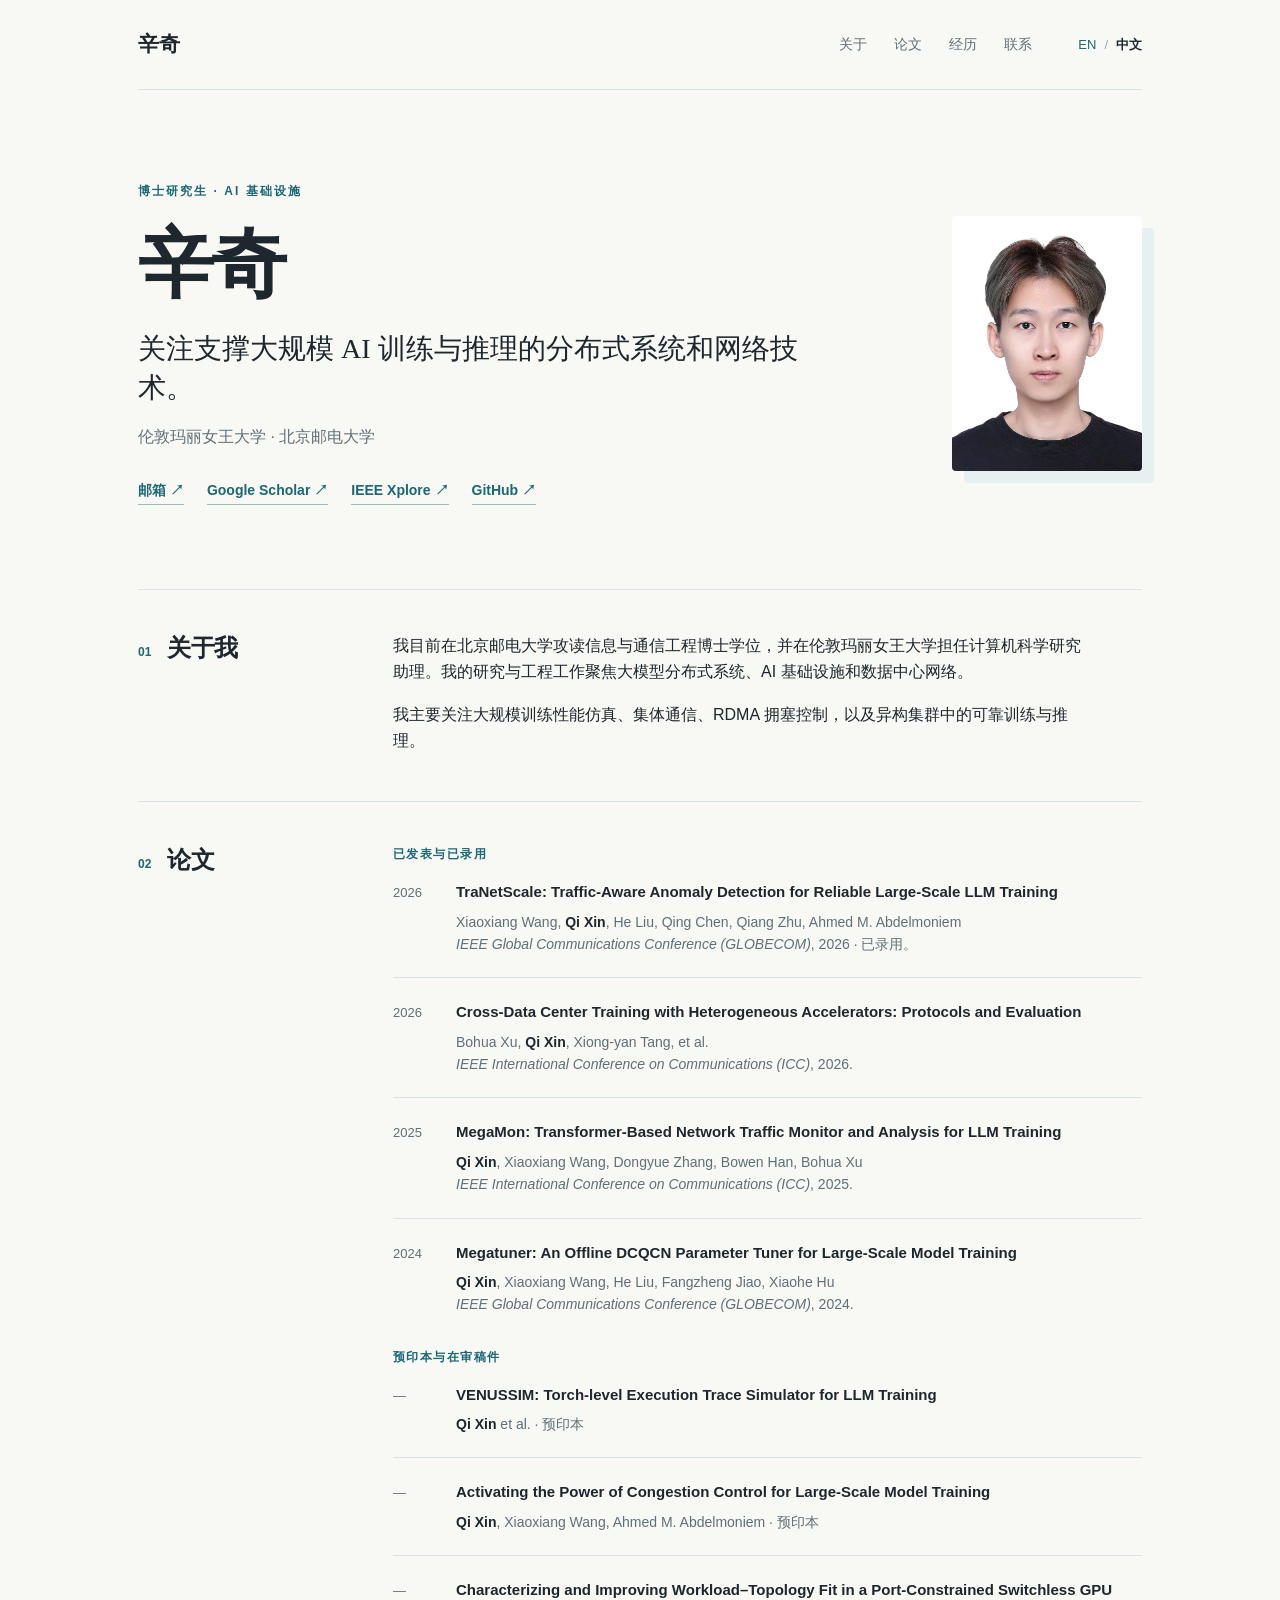
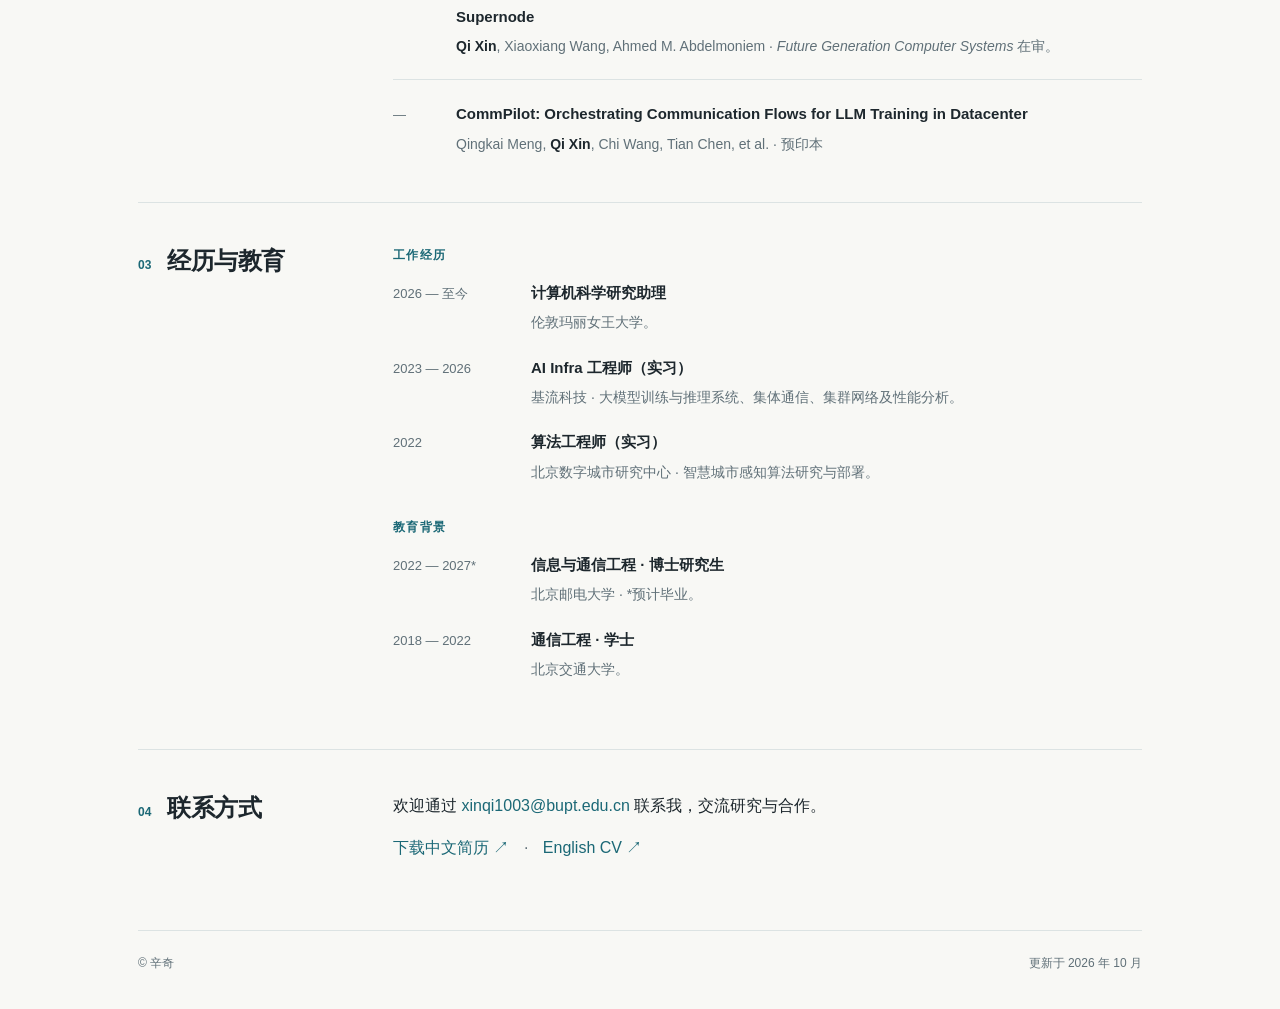
==== zh/index.html @ e068585d "Update publication titles and add TraNetScale" ====
<!doctype html>
<html lang="zh-CN">
<head>
  <meta charset="utf-8">
  <meta name="viewport" content="width=device-width, initial-scale=1">
  <meta name="description" content="辛奇的学术主页：大模型分布式系统、AI 基础设施与数据中心网络。">
  <meta name="theme-color" content="#f8f8f5">
  <title>辛奇 · 学术主页</title>
  <link rel="stylesheet" href="../styles.css">
  <link rel="alternate" hreflang="en" href="../">
</head>
<body>
  <div class="site-shell">
    <header class="site-header">
      <a class="wordmark" href="#top">辛奇</a>
      <nav aria-label="主导航"><a href="#about">关于</a><a href="#publications">论文</a><a href="#experience">经历</a><a href="#contact">联系</a></nav>
      <div class="language" aria-label="语言"><a href="../">EN</a><span class="divider">/</span><span aria-current="page">中文</span></div>
    </header>

    <main id="top">
      <section class="hero" aria-labelledby="hero-title">
        <div class="hero-copy">
          <p class="eyebrow">博士研究生 · AI 基础设施</p>
          <h1 id="hero-title">辛奇</h1>
          <p class="lead">关注支撑大规模 AI 训练与推理的分布式系统和网络技术。</p>
          <p class="affiliation">伦敦玛丽女王大学 · 北京邮电大学</p>
          <div class="hero-links">
            <a href="mailto:xinqi1003@bupt.edu.cn">邮箱 <span aria-hidden="true">↗</span></a>
            <a href="https://scholar.google.com/citations?user=Y4ExJKsAAAAJ" target="_blank" rel="noopener noreferrer">Google Scholar <span aria-hidden="true">↗</span></a>
            <a href="https://ieeexplore.ieee.org/author/37402174200" target="_blank" rel="noopener noreferrer">IEEE Xplore <span aria-hidden="true">↗</span></a>
            <a href="https://github.com/xinqi1003" target="_blank" rel="noopener noreferrer">GitHub <span aria-hidden="true">↗</span></a>
          </div>
        </div>
        <img class="portrait" src="../assets/profile_photo.jpg" alt="辛奇的照片" width="260" height="350">
      </section>

      <section id="about" class="content-section" aria-labelledby="about-title">
        <div class="section-label"><span>01</span><h2 id="about-title">关于我</h2></div>
        <div class="section-body prose">
          <p>我目前在北京邮电大学攻读信息与通信工程博士学位，并在伦敦玛丽女王大学担任计算机科学研究助理。我的研究与工程工作聚焦大模型分布式系统、AI 基础设施和数据中心网络。</p>
          <p>我主要关注大规模训练性能仿真、集体通信、RDMA 拥塞控制，以及异构集群中的可靠训练与推理。</p>
        </div>
      </section>

      <section id="publications" class="content-section" aria-labelledby="publications-title">
        <div class="section-label"><span>02</span><h2 id="publications-title">论文</h2></div>
        <div class="section-body">
          <h3 class="subheading">已发表与已录用</h3>
          <ol class="publication-list">
            <li><span class="publication-year">2026</span><div><strong>TraNetScale: Traffic-Aware Anomaly Detection for Reliable Large-Scale LLM Training</strong><p>Xiaoxiang Wang, <b>Qi Xin</b>, He Liu, Qing Chen, Qiang Zhu, Ahmed M. Abdelmoniem<br><em>IEEE Global Communications Conference (GLOBECOM)</em>, 2026 · 已录用。</p></div></li>
            <li><span class="publication-year">2026</span><div><strong>Cross-Data Center Training with Heterogeneous Accelerators: Protocols and Evaluation</strong><p>Bohua Xu, <b>Qi Xin</b>, Xiong-yan Tang, et al.<br><em>IEEE International Conference on Communications (ICC)</em>, 2026.</p></div></li>
            <li><span class="publication-year">2025</span><div><strong>MegaMon: Transformer-Based Network Traffic Monitor and Analysis for LLM Training</strong><p><b>Qi Xin</b>, Xiaoxiang Wang, Dongyue Zhang, Bowen Han, Bohua Xu<br><em>IEEE International Conference on Communications (ICC)</em>, 2025.</p></div></li>
            <li><span class="publication-year">2024</span><div><strong>Megatuner: An Offline DCQCN Parameter Tuner for Large-Scale Model Training</strong><p><b>Qi Xin</b>, Xiaoxiang Wang, He Liu, Fangzheng Jiao, Xiaohe Hu<br><em>IEEE Global Communications Conference (GLOBECOM)</em>, 2024.</p></div></li>
          </ol>
          <h3 class="subheading">预印本与在审稿件</h3>
          <ol class="publication-list">
            <li><span class="publication-year">—</span><div><strong>VENUSSIM: Torch-level Execution Trace Simulator for LLM Training</strong><p><b>Qi Xin</b> et al. · 预印本</p></div></li>
            <li><span class="publication-year">—</span><div><strong>Activating the Power of Congestion Control for Large-Scale Model Training</strong><p><b>Qi Xin</b>, Xiaoxiang Wang, Ahmed M. Abdelmoniem · 预印本</p></div></li>
            <li><span class="publication-year">—</span><div><strong>Characterizing and Improving Workload–Topology Fit in a Port-Constrained Switchless GPU Supernode</strong><p><b>Qi Xin</b>, Xiaoxiang Wang, Ahmed M. Abdelmoniem · <em>Future Generation Computer Systems</em> 在审。</p></div></li>
            <li><span class="publication-year">—</span><div><strong>CommPilot: Orchestrating Communication Flows for LLM Training in Datacenter</strong><p>Qingkai Meng, <b>Qi Xin</b>, Chi Wang, Tian Chen, et al. · 预印本</p></div></li>
          </ol>
        </div>
      </section>

      <section id="experience" class="content-section" aria-labelledby="experience-title">
        <div class="section-label"><span>03</span><h2 id="experience-title">经历与教育</h2></div>
        <div class="section-body timeline">
          <h3 class="subheading">工作经历</h3>
          <div class="timeline-item"><span class="date">2026 — 至今</span><div><strong>计算机科学研究助理</strong><p>伦敦玛丽女王大学。</p></div></div>
          <div class="timeline-item"><span class="date">2023 — 2026</span><div><strong>AI Infra 工程师（实习）</strong><p>基流科技 · 大模型训练与推理系统、集体通信、集群网络及性能分析。</p></div></div>
          <div class="timeline-item"><span class="date">2022</span><div><strong>算法工程师（实习）</strong><p>北京数字城市研究中心 · 智慧城市感知算法研究与部署。</p></div></div>
          <h3 class="subheading education-heading">教育背景</h3>
          <div class="timeline-item"><span class="date">2022 — 2027*</span><div><strong>信息与通信工程 · 博士研究生</strong><p>北京邮电大学 · *预计毕业。</p></div></div>
          <div class="timeline-item"><span class="date">2018 — 2022</span><div><strong>通信工程 · 学士</strong><p>北京交通大学。</p></div></div>
        </div>
      </section>

      <section id="contact" class="content-section contact-section" aria-labelledby="contact-title">
        <div class="section-label"><span>04</span><h2 id="contact-title">联系方式</h2></div>
        <div class="section-body prose"><p>欢迎通过 <a href="mailto:xinqi1003@bupt.edu.cn">xinqi1003@bupt.edu.cn</a> 联系我，交流研究与合作。</p><p><a href="../assets/CV_CN.pdf" download>下载中文简历 ↗</a> <span class="link-separator">·</span> <a href="../assets/Qi_Xin_CV.pdf" download>English CV ↗</a></p></div>
      </section>
    </main>

    <footer><span>© 辛奇</span><span>更新于 2026 年 10 月</span></footer>
  </div>
</body>
</html>
---- styles.css ----
:root{--paper:#f8f8f5;--ink:#1d272d;--muted:#607078;--line:#dce3e3;--accent:#1b6876;--accent-light:#e7f0f0}
*{box-sizing:border-box}
html{scroll-behavior:smooth}
body{margin:0;background:var(--paper);color:var(--ink);font-family:Inter,"Segoe UI","PingFang SC","Microsoft YaHei",sans-serif;font-size:16px;line-height:1.65;-webkit-font-smoothing:antialiased}
a{color:var(--accent);text-decoration:none;text-underline-offset:4px}
a:hover{text-decoration:underline}
a:focus-visible{outline:2px solid var(--accent);outline-offset:4px;border-radius:2px}
.site-shell{max-width:1100px;margin:auto;padding:0 48px}
.site-header{min-height:90px;display:flex;align-items:center;gap:42px;border-bottom:1px solid var(--line)}
.wordmark{font-family:Georgia,"Noto Serif SC","Songti SC",serif;font-size:21px;font-weight:700;color:var(--ink);white-space:nowrap}.wordmark span{font-family:Inter,"Segoe UI",sans-serif;color:var(--muted);font-size:14px;font-weight:400}
nav{display:flex;gap:27px;margin-left:auto}nav a{color:var(--muted);font-size:14px}.language{display:flex;align-items:center;gap:8px;margin-left:4px;font-size:13px;white-space:nowrap}.language span[aria-current]{font-weight:700;color:var(--ink)}.divider{color:#9aa7aa}
.hero{display:grid;grid-template-columns:minmax(0,1fr) 190px;gap:55px;align-items:center;padding:92px 0 84px}.eyebrow{text-transform:uppercase;letter-spacing:.17em;font-size:12px;font-weight:700;color:var(--accent);margin:0 0 20px}.hero h1{font-family:Georgia,"Noto Serif SC","Songti SC",serif;font-size:clamp(48px,6vw,76px);line-height:1.12;letter-spacing:-.045em;margin:0 0 22px}.hero h1 span{font-size:.55em;letter-spacing:-.02em;font-weight:400;color:var(--muted);white-space:nowrap}.lead{font-family:Georgia,"Noto Serif SC","Songti SC",serif;font-size:clamp(21px,2.5vw,28px);line-height:1.4;max-width:680px;margin:0 0 17px}.affiliation{color:var(--muted);margin:0 0 28px}.hero-links{display:flex;flex-wrap:wrap;gap:11px 23px;font-size:14px;font-weight:600}.hero-links a{border-bottom:1px solid #9cbcc0;padding-bottom:2px}.portrait{width:190px;height:255px;object-fit:cover;object-position:center 25%;border-radius:4px;box-shadow:12px 12px 0 var(--accent-light)}
.content-section{display:grid;grid-template-columns:210px minmax(0,1fr);gap:45px;padding:43px 0 47px;border-top:1px solid var(--line);scroll-margin-top:22px}.section-label{display:flex;align-items:baseline;gap:16px}.section-label>span{font-size:12px;color:var(--accent);font-weight:700}.section-label h2{font-family:Georgia,"Noto Serif SC","Songti SC",serif;font-size:24px;line-height:1.25;letter-spacing:-.02em;margin:0}.section-body{min-width:0}.prose p{max-width:690px;margin:0 0 16px}.prose p:last-child{margin-bottom:0}.subheading{font-size:12px;text-transform:uppercase;letter-spacing:.12em;color:var(--accent);margin:0 0 14px}.publication-list{list-style:none;margin:0 0 32px;padding:0}.publication-list:last-child{margin-bottom:0}.publication-list li{display:grid;grid-template-columns:46px minmax(0,1fr);gap:17px;padding:0 0 22px;margin-bottom:21px;border-bottom:1px solid var(--line)}.publication-list li:last-child{border-bottom:0;margin-bottom:0;padding-bottom:0}.publication-year,.date{font-size:13px;color:var(--muted);padding-top:3px}.publication-list strong,.timeline-item strong{font-size:15px;line-height:1.45}.publication-list p,.timeline-item p{font-size:14px;color:var(--muted);line-height:1.6;margin:5px 0 0}.publication-list b{color:var(--ink)}.timeline-item{display:grid;grid-template-columns:120px minmax(0,1fr);gap:18px;margin-bottom:21px}.education-heading{margin-top:35px}.link-separator{color:var(--muted);padding:0 10px}.contact-section{padding-bottom:69px}footer{display:flex;justify-content:space-between;gap:20px;padding:23px 0 35px;border-top:1px solid var(--line);color:var(--muted);font-size:12px}
@media(max-width:760px){.site-shell{padding:0 23px}.site-header{min-height:74px;flex-wrap:wrap;column-gap:12px;row-gap:0;padding:13px 0}.wordmark{font-size:19px}nav{order:3;overflow-x:auto;width:100%;gap:22px;margin:9px 0 0;padding-bottom:2px}nav a{white-space:nowrap}.language{margin-left:auto}.hero{grid-template-columns:minmax(0,1fr) 100px;gap:22px;padding:67px 0 56px}.hero h1{font-size:clamp(39px,8vw,58px)}.hero h1 span{display:block;font-size:.44em;margin-top:6px}.lead{font-size:20px}.portrait{width:100px;height:135px;box-shadow:6px 6px 0 var(--accent-light)}.content-section{grid-template-columns:1fr;gap:20px;padding:33px 0 39px}.section-label h2{font-size:22px}}
@media(max-width:480px){.hero{grid-template-columns:1fr}.portrait{grid-row:1;width:94px;height:120px;justify-self:start}.hero h1 span{display:inline;font-size:.5em}.hero-links{gap:8px 18px}.timeline-item{grid-template-columns:1fr;gap:2px}.publication-list li{grid-template-columns:40px 1fr;gap:12px}footer{flex-direction:column;gap:4px}}
@media(prefers-reduced-motion:reduce){html{scroll-behavior:auto}}
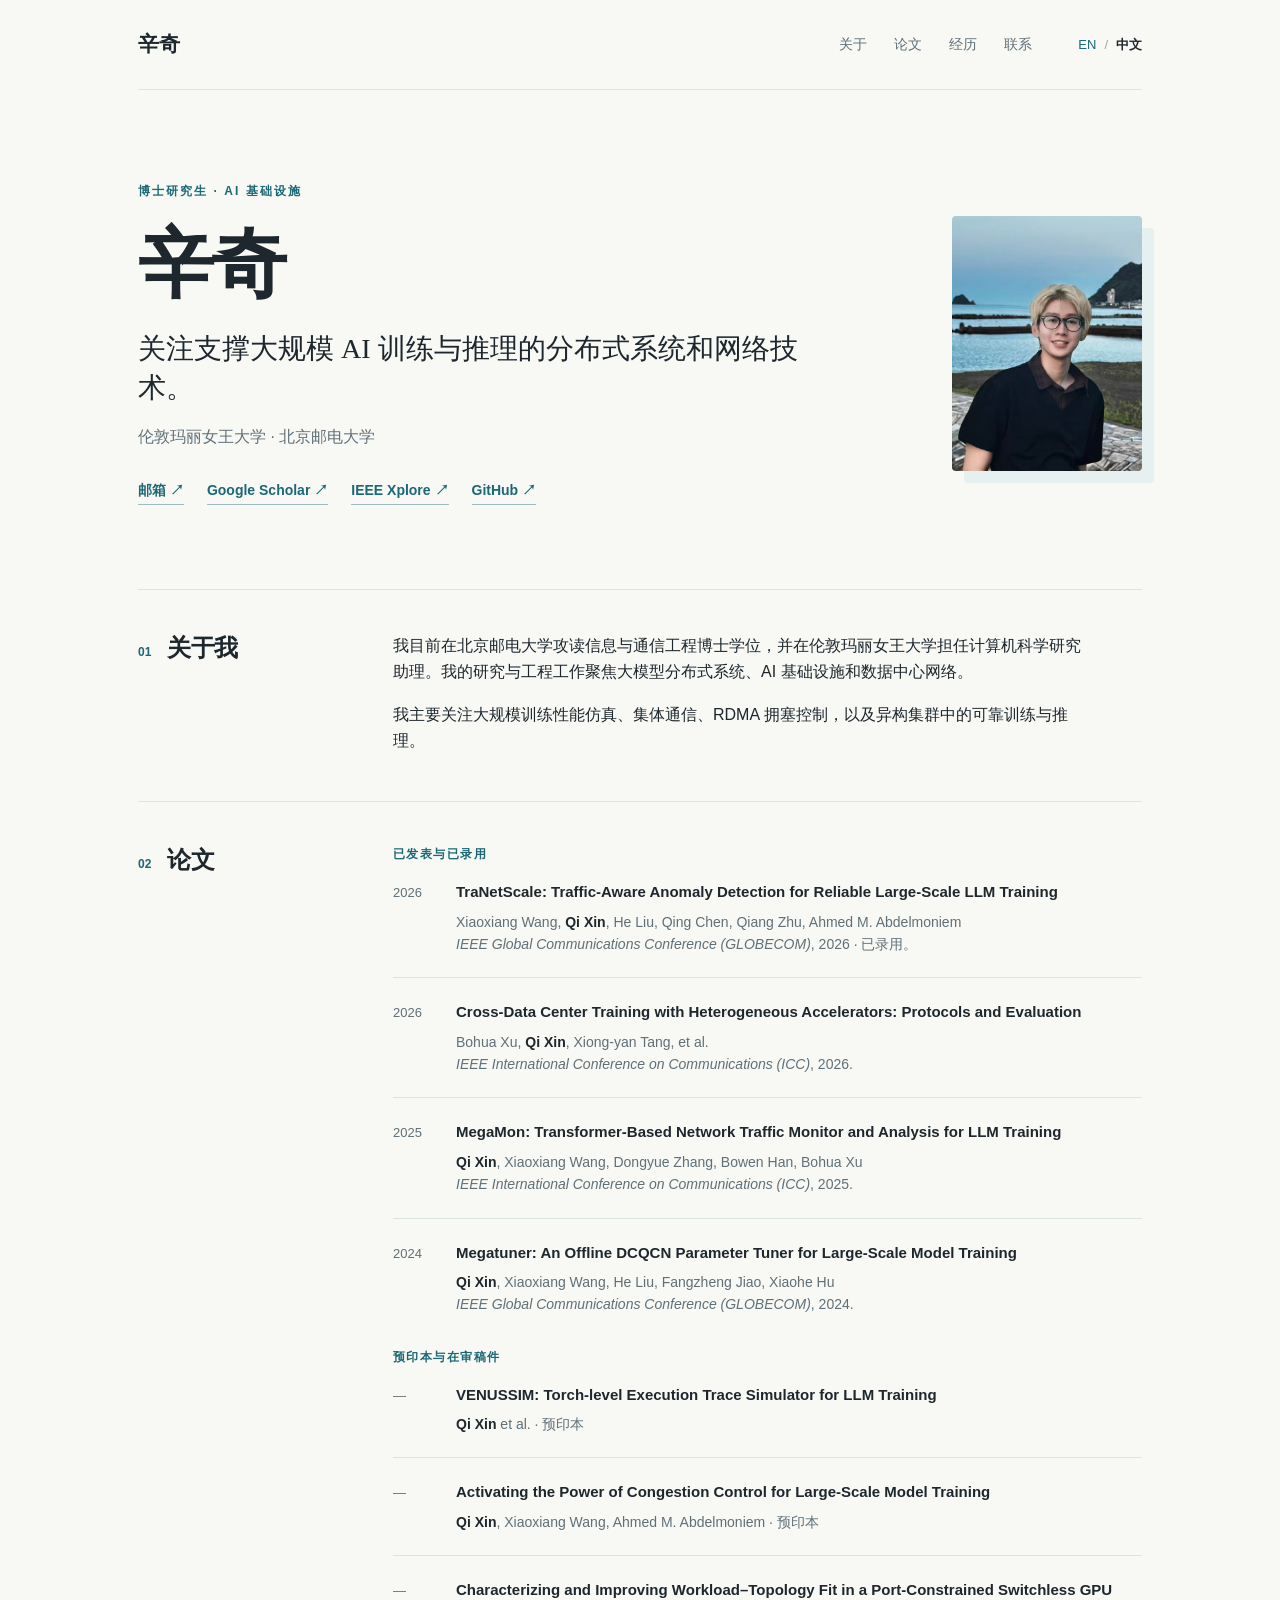
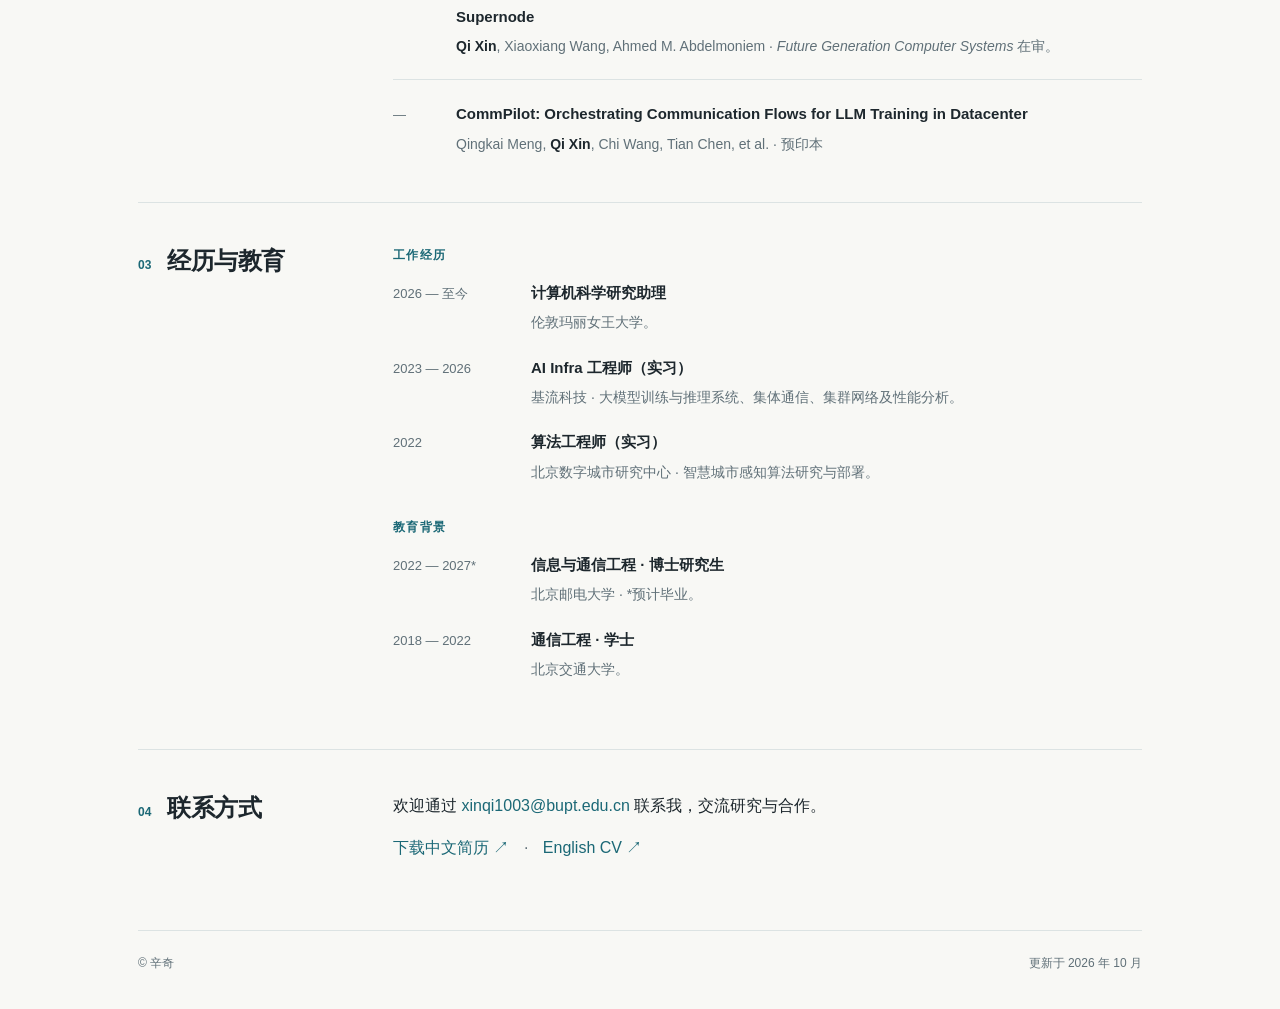
==== commit 16fa0d97: "Update homepage portrait" ====
--- a/zh/index.html
+++ b/zh/index.html
@@ -31,7 +31,7 @@
             <a href="https://github.com/xinqi1003" target="_blank" rel="noopener noreferrer">GitHub <span aria-hidden="true">↗</span></a>
           </div>
         </div>
-        <img class="portrait" src="../assets/profile_photo.jpg" alt="辛奇的照片" width="260" height="350">
+        <div class="portrait-frame"><img class="portrait" src="../assets/profile_photo.jpg?v=20261005" alt="辛奇的照片" width="260" height="350"></div>
       </section>
 
       <section id="about" class="content-section" aria-labelledby="about-title">
--- a/styles.css
+++ b/styles.css
@@ -14,3 +14,7 @@
 @media(max-width:760px){.site-shell{padding:0 23px}.site-header{min-height:74px;flex-wrap:wrap;column-gap:12px;row-gap:0;padding:13px 0}.wordmark{font-size:19px}nav{order:3;overflow-x:auto;width:100%;gap:22px;margin:9px 0 0;padding-bottom:2px}nav a{white-space:nowrap}.language{margin-left:auto}.hero{grid-template-columns:minmax(0,1fr) 100px;gap:22px;padding:67px 0 56px}.hero h1{font-size:clamp(39px,8vw,58px)}.hero h1 span{display:block;font-size:.44em;margin-top:6px}.lead{font-size:20px}.portrait{width:100px;height:135px;box-shadow:6px 6px 0 var(--accent-light)}.content-section{grid-template-columns:1fr;gap:20px;padding:33px 0 39px}.section-label h2{font-size:22px}}
 @media(max-width:480px){.hero{grid-template-columns:1fr}.portrait{grid-row:1;width:94px;height:120px;justify-self:start}.hero h1 span{display:inline;font-size:.5em}.hero-links{gap:8px 18px}.timeline-item{grid-template-columns:1fr;gap:2px}.publication-list li{grid-template-columns:40px 1fr;gap:12px}footer{flex-direction:column;gap:4px}}
 @media(prefers-reduced-motion:reduce){html{scroll-behavior:auto}}
+.portrait-frame{width:190px;height:255px;overflow:hidden;border-radius:4px;box-shadow:12px 12px 0 var(--accent-light)}
+.portrait-frame .portrait{display:block;width:100%;height:100%;object-fit:cover;object-position:center;transform:scale(1.55);transform-origin:50% 42%;border-radius:0;box-shadow:none}
+@media(max-width:760px){.portrait-frame{width:100px;height:135px;box-shadow:6px 6px 0 var(--accent-light)}}
+@media(max-width:480px){.portrait-frame{grid-row:1;width:94px;height:120px;justify-self:start}}
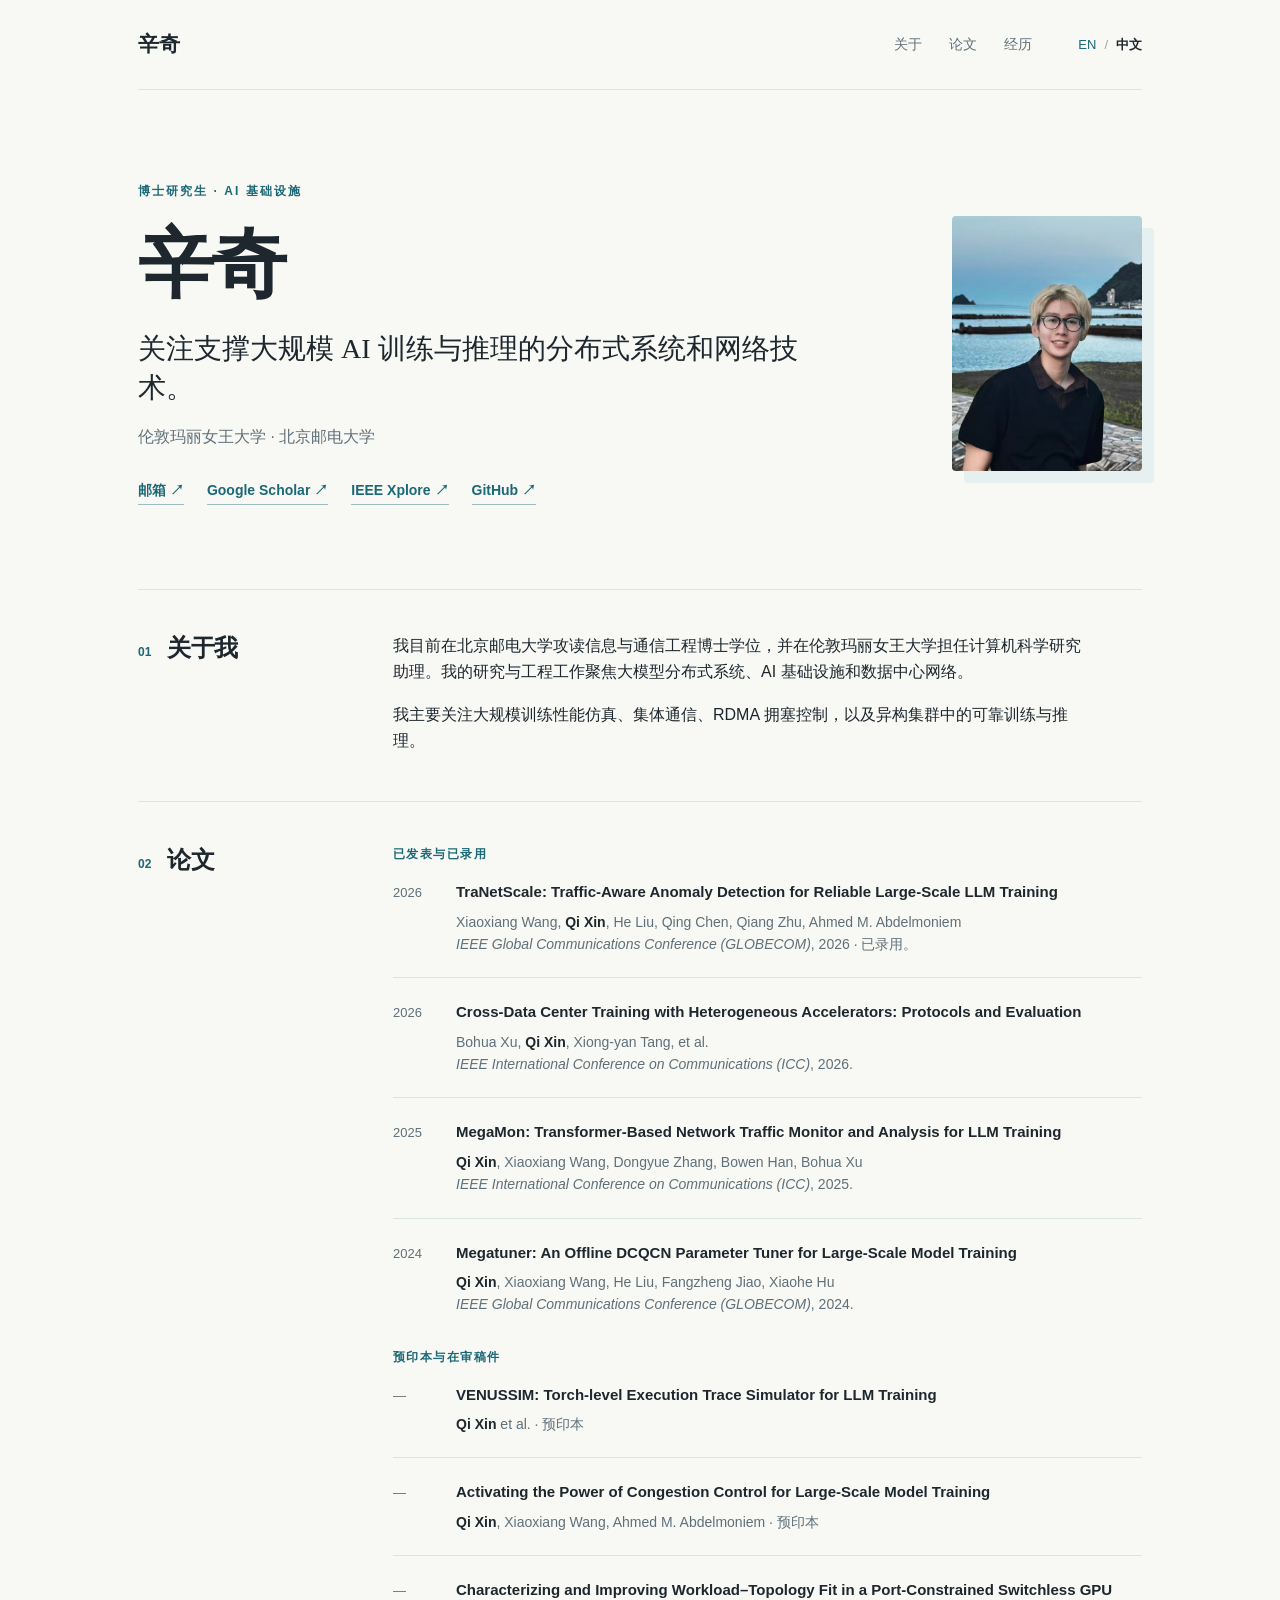
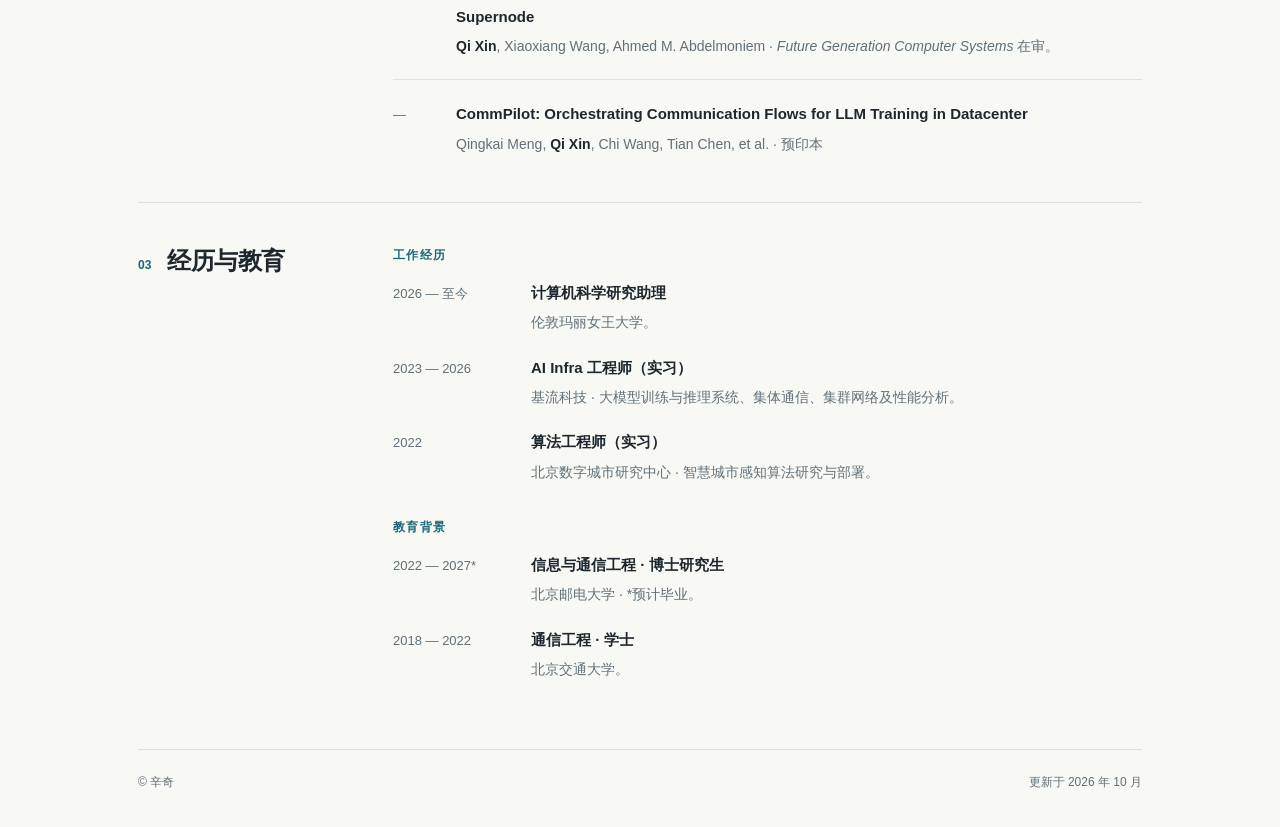
==== commit b4835f40: "Remove contact section from homepage" ====
--- a/zh/index.html
+++ b/zh/index.html
@@ -13,7 +13,7 @@
   <div class="site-shell">
     <header class="site-header">
       <a class="wordmark" href="#top">辛奇</a>
-      <nav aria-label="主导航"><a href="#about">关于</a><a href="#publications">论文</a><a href="#experience">经历</a><a href="#contact">联系</a></nav>
+      <nav aria-label="主导航"><a href="#about">关于</a><a href="#publications">论文</a><a href="#experience">经历</a></nav>
       <div class="language" aria-label="语言"><a href="../">EN</a><span class="divider">/</span><span aria-current="page">中文</span></div>
     </header>
 
@@ -75,10 +75,6 @@
         </div>
       </section>
 
-      <section id="contact" class="content-section contact-section" aria-labelledby="contact-title">
-        <div class="section-label"><span>04</span><h2 id="contact-title">联系方式</h2></div>
-        <div class="section-body prose"><p>欢迎通过 <a href="mailto:xinqi1003@bupt.edu.cn">xinqi1003@bupt.edu.cn</a> 联系我，交流研究与合作。</p><p><a href="../assets/CV_CN.pdf" download>下载中文简历 ↗</a> <span class="link-separator">·</span> <a href="../assets/Qi_Xin_CV.pdf" download>English CV ↗</a></p></div>
-      </section>
     </main>
 
     <footer><span>© 辛奇</span><span>更新于 2026 年 10 月</span></footer>
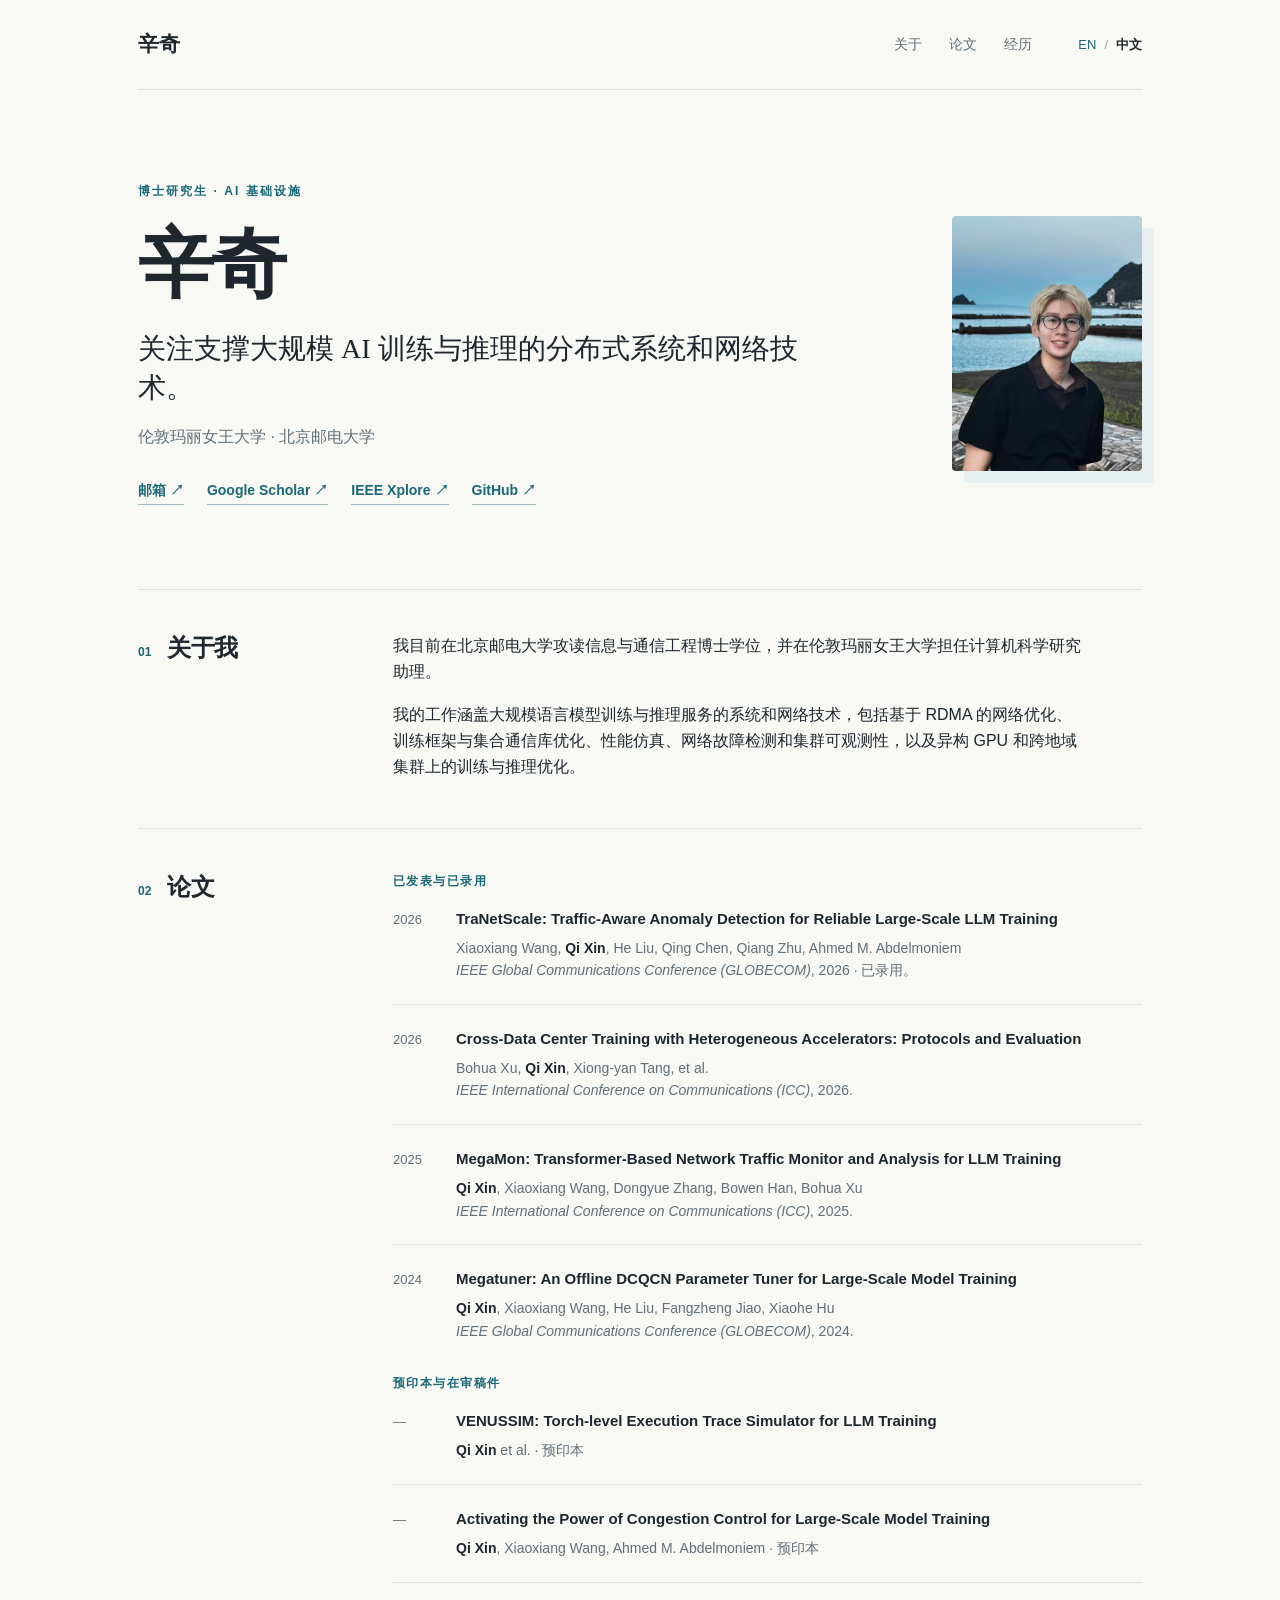
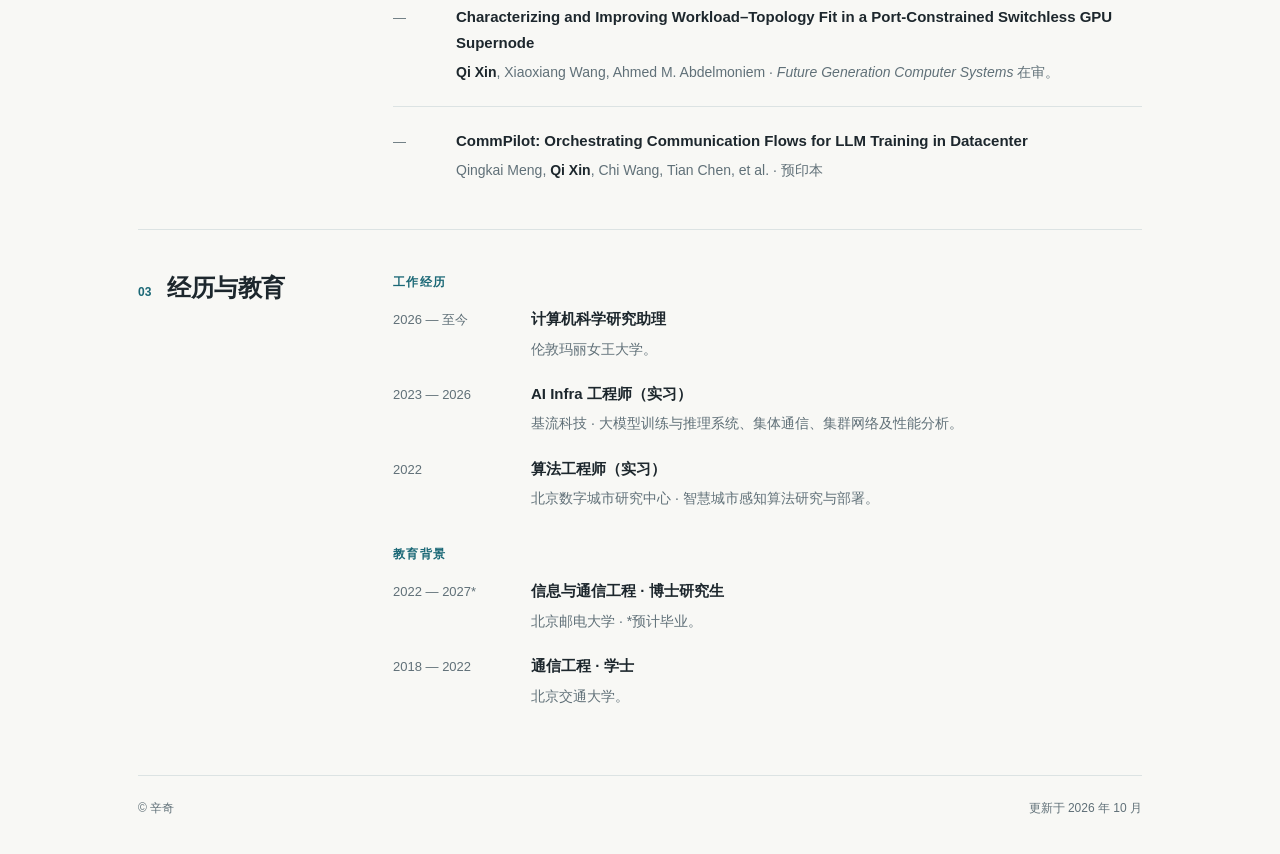
==== commit d56338cd: "Update bilingual research focus with network fault detection" ====
--- a/zh/index.html
+++ b/zh/index.html
@@ -37,8 +37,8 @@
       <section id="about" class="content-section" aria-labelledby="about-title">
         <div class="section-label"><span>01</span><h2 id="about-title">关于我</h2></div>
         <div class="section-body prose">
-          <p>我目前在北京邮电大学攻读信息与通信工程博士学位，并在伦敦玛丽女王大学担任计算机科学研究助理。我的研究与工程工作聚焦大模型分布式系统、AI 基础设施和数据中心网络。</p>
-          <p>我主要关注大规模训练性能仿真、集体通信、RDMA 拥塞控制，以及异构集群中的可靠训练与推理。</p>
+          <p>我目前在北京邮电大学攻读信息与通信工程博士学位，并在伦敦玛丽女王大学担任计算机科学研究助理。</p>
+          <p>我的工作涵盖大规模语言模型训练与推理服务的系统和网络技术，包括基于 RDMA 的网络优化、训练框架与集合通信库优化、性能仿真、网络故障检测和集群可观测性，以及异构 GPU 和跨地域集群上的训练与推理优化。</p>
         </div>
       </section>
 
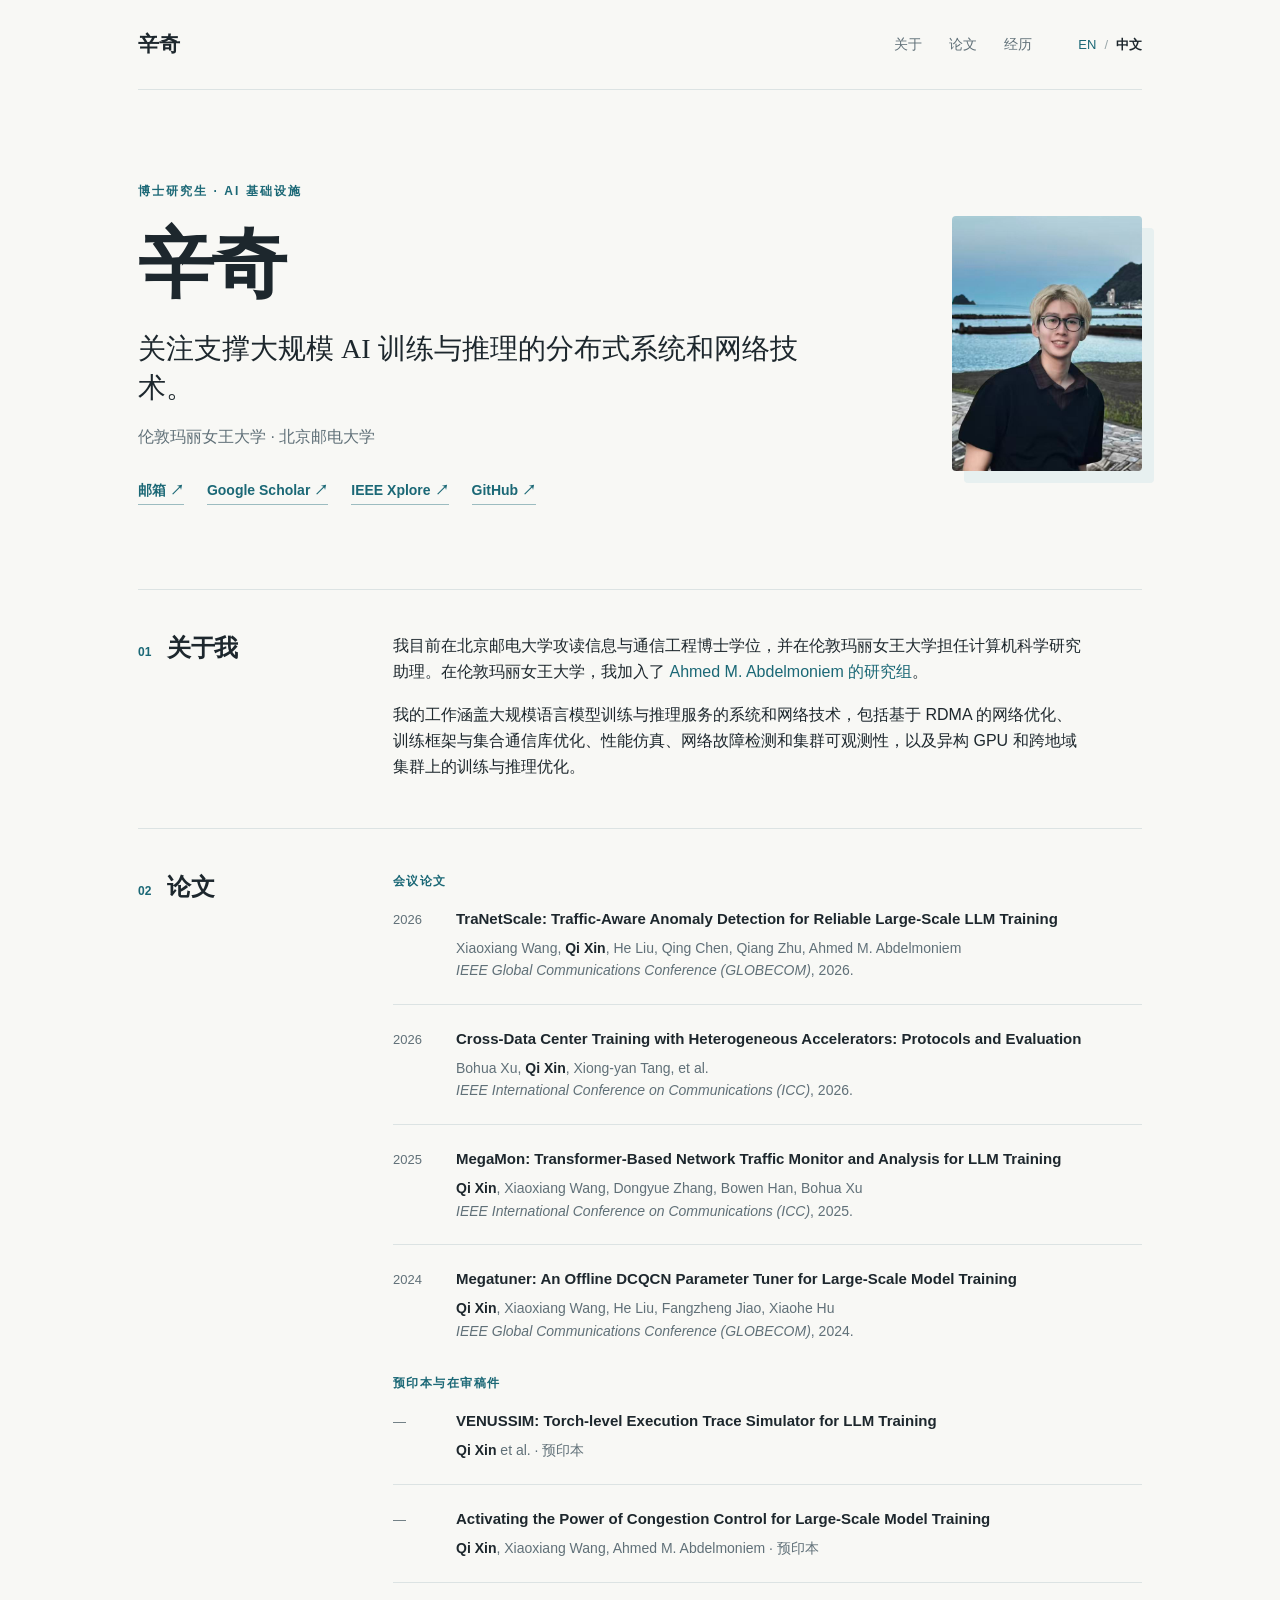
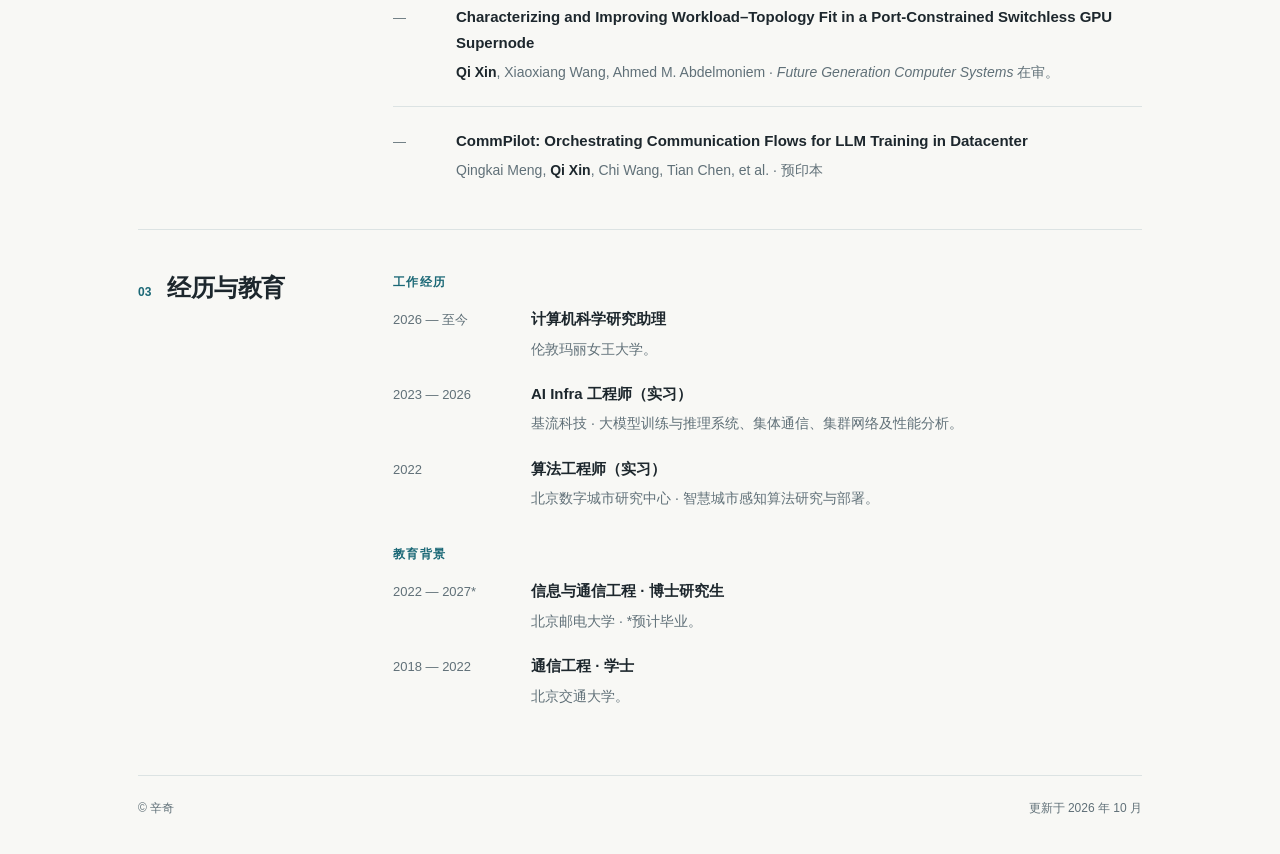
==== commit f87eb8fe: "Link current group and remove accepted labels" ====
--- a/zh/index.html
+++ b/zh/index.html
@@ -37,7 +37,7 @@
       <section id="about" class="content-section" aria-labelledby="about-title">
         <div class="section-label"><span>01</span><h2 id="about-title">关于我</h2></div>
         <div class="section-body prose">
-          <p>我目前在北京邮电大学攻读信息与通信工程博士学位，并在伦敦玛丽女王大学担任计算机科学研究助理。</p>
+          <p>我目前在北京邮电大学攻读信息与通信工程博士学位，并在伦敦玛丽女王大学担任计算机科学研究助理。在伦敦玛丽女王大学，我加入了 <a href="https://ahmedcs.github.io/" target="_blank" rel="noopener noreferrer">Ahmed M. Abdelmoniem 的研究组</a>。</p>
           <p>我的工作涵盖大规模语言模型训练与推理服务的系统和网络技术，包括基于 RDMA 的网络优化、训练框架与集合通信库优化、性能仿真、网络故障检测和集群可观测性，以及异构 GPU 和跨地域集群上的训练与推理优化。</p>
         </div>
       </section>
@@ -45,9 +45,9 @@
       <section id="publications" class="content-section" aria-labelledby="publications-title">
         <div class="section-label"><span>02</span><h2 id="publications-title">论文</h2></div>
         <div class="section-body">
-          <h3 class="subheading">已发表与已录用</h3>
+          <h3 class="subheading">会议论文</h3>
           <ol class="publication-list">
-            <li><span class="publication-year">2026</span><div><strong>TraNetScale: Traffic-Aware Anomaly Detection for Reliable Large-Scale LLM Training</strong><p>Xiaoxiang Wang, <b>Qi Xin</b>, He Liu, Qing Chen, Qiang Zhu, Ahmed M. Abdelmoniem<br><em>IEEE Global Communications Conference (GLOBECOM)</em>, 2026 · 已录用。</p></div></li>
+            <li><span class="publication-year">2026</span><div><strong>TraNetScale: Traffic-Aware Anomaly Detection for Reliable Large-Scale LLM Training</strong><p>Xiaoxiang Wang, <b>Qi Xin</b>, He Liu, Qing Chen, Qiang Zhu, Ahmed M. Abdelmoniem<br><em>IEEE Global Communications Conference (GLOBECOM)</em>, 2026.</p></div></li>
             <li><span class="publication-year">2026</span><div><strong>Cross-Data Center Training with Heterogeneous Accelerators: Protocols and Evaluation</strong><p>Bohua Xu, <b>Qi Xin</b>, Xiong-yan Tang, et al.<br><em>IEEE International Conference on Communications (ICC)</em>, 2026.</p></div></li>
             <li><span class="publication-year">2025</span><div><strong>MegaMon: Transformer-Based Network Traffic Monitor and Analysis for LLM Training</strong><p><b>Qi Xin</b>, Xiaoxiang Wang, Dongyue Zhang, Bowen Han, Bohua Xu<br><em>IEEE International Conference on Communications (ICC)</em>, 2025.</p></div></li>
             <li><span class="publication-year">2024</span><div><strong>Megatuner: An Offline DCQCN Parameter Tuner for Large-Scale Model Training</strong><p><b>Qi Xin</b>, Xiaoxiang Wang, He Liu, Fangzheng Jiao, Xiaohe Hu<br><em>IEEE Global Communications Conference (GLOBECOM)</em>, 2024.</p></div></li>
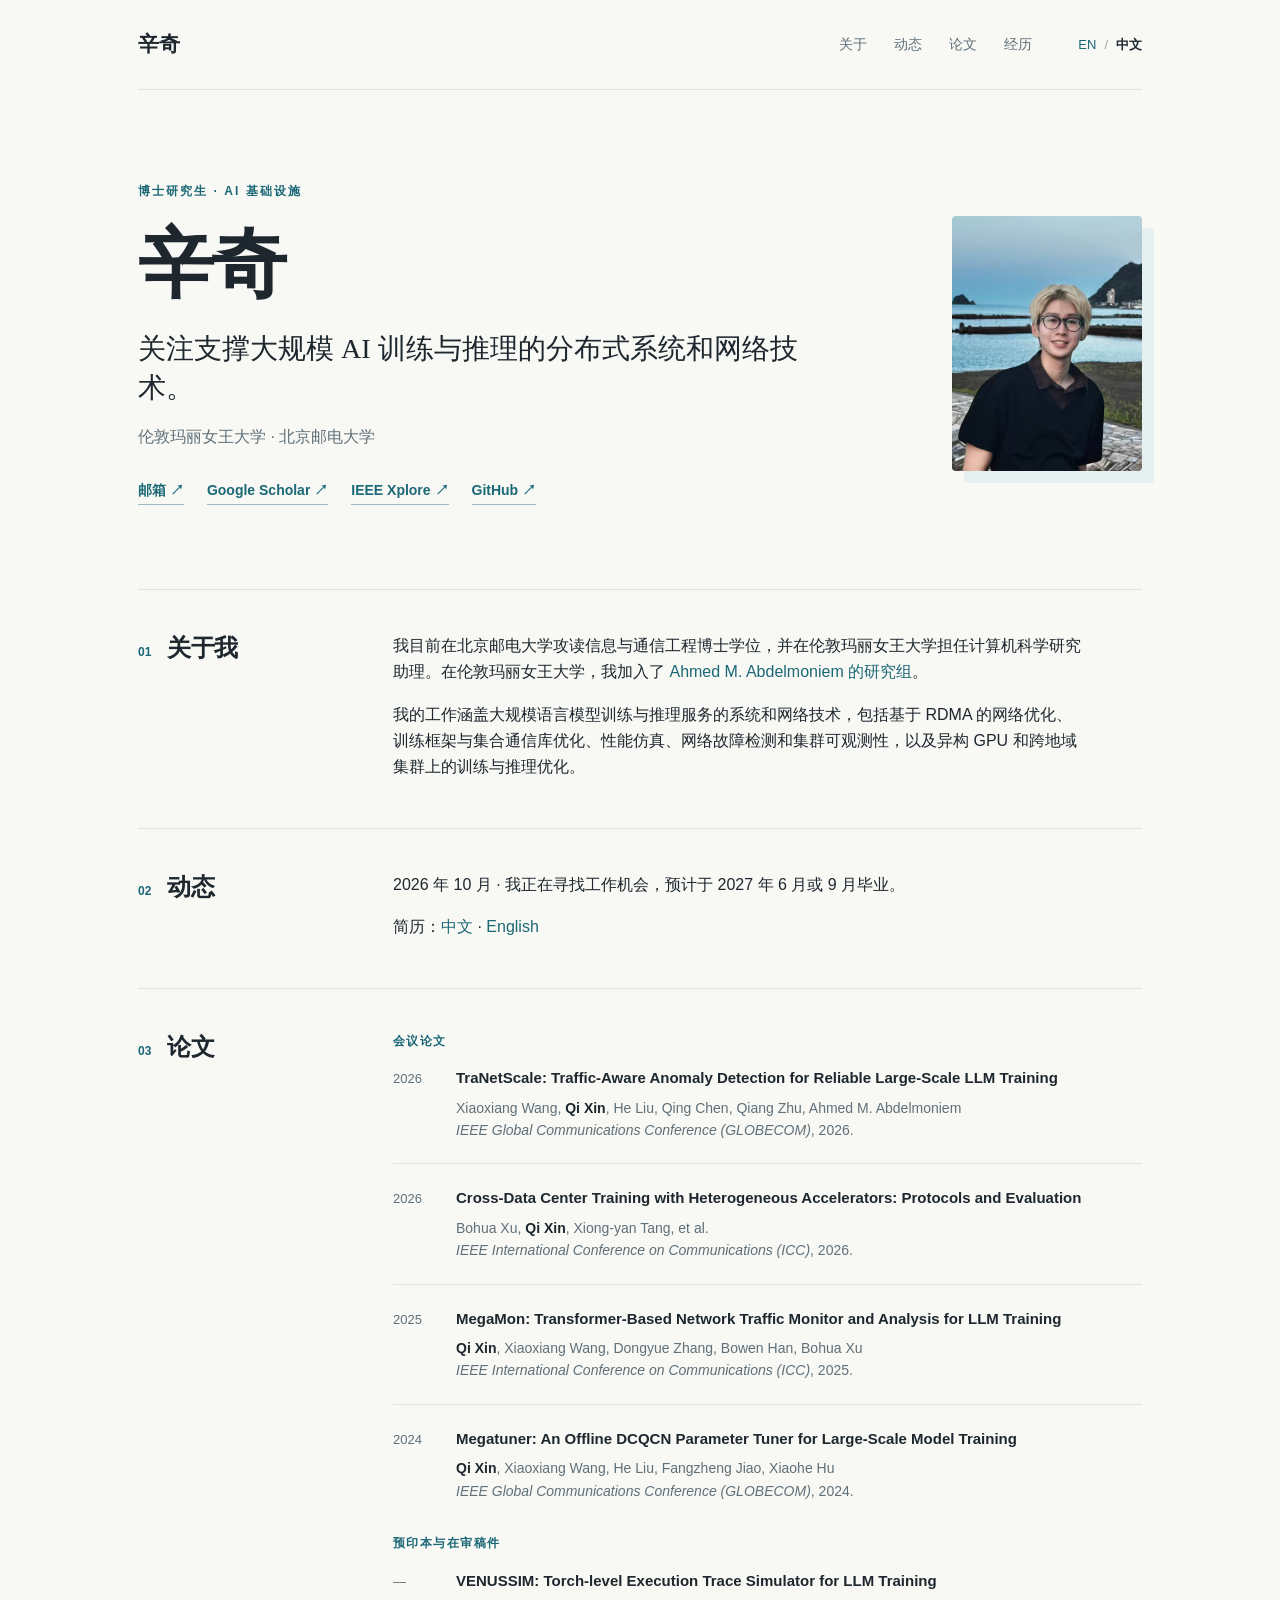
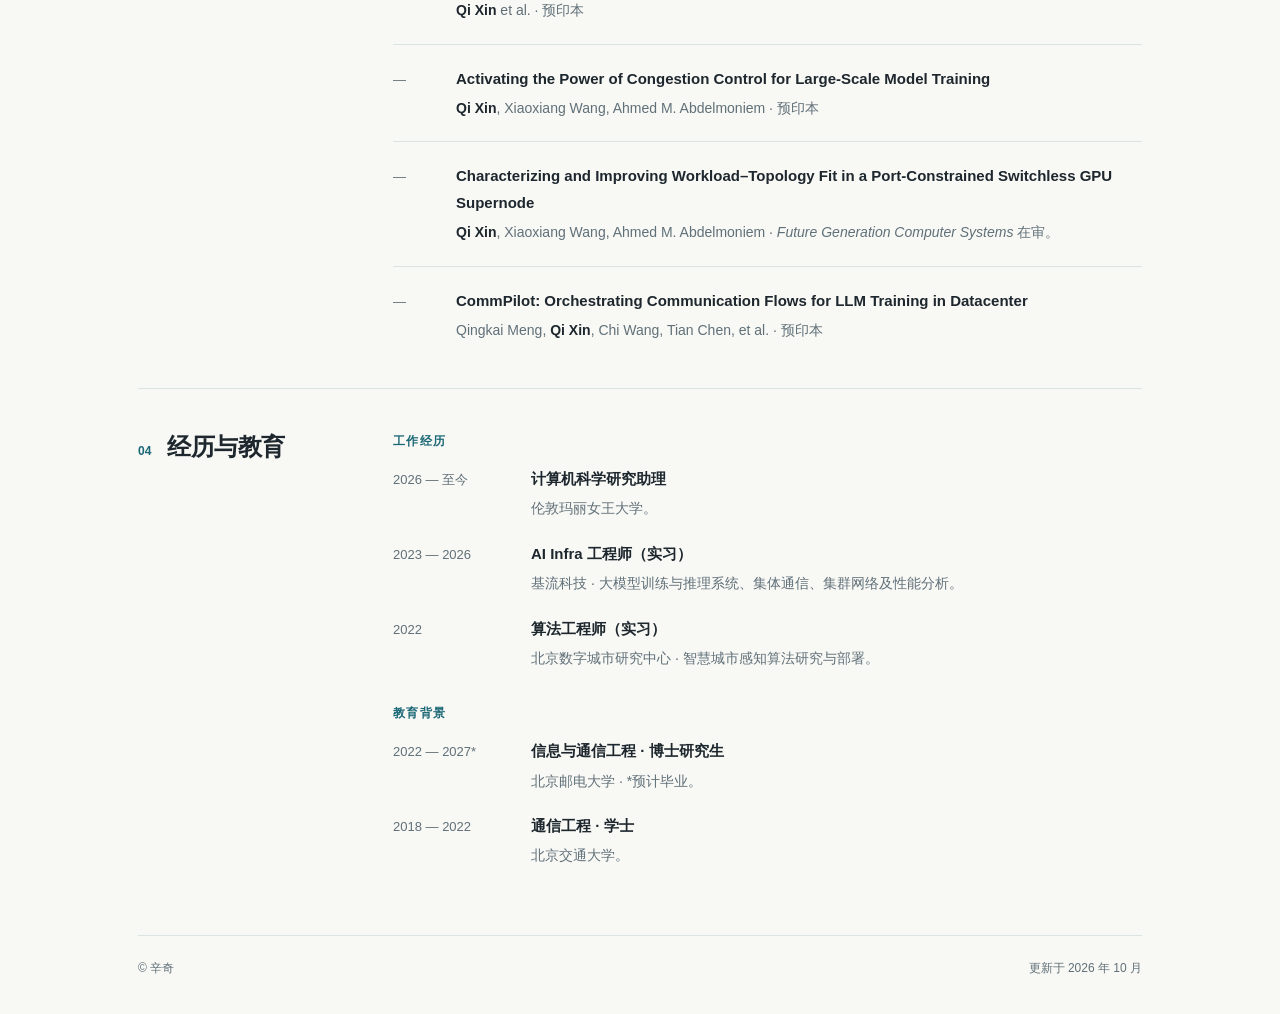
==== commit 42f65917: "Add bilingual job market news and CV links" ====
--- a/zh/index.html
+++ b/zh/index.html
@@ -13,7 +13,7 @@
   <div class="site-shell">
     <header class="site-header">
       <a class="wordmark" href="#top">辛奇</a>
-      <nav aria-label="主导航"><a href="#about">关于</a><a href="#publications">论文</a><a href="#experience">经历</a></nav>
+      <nav aria-label="主导航"><a href="#about">关于</a><a href="#news">动态</a><a href="#publications">论文</a><a href="#experience">经历</a></nav>
       <div class="language" aria-label="语言"><a href="../">EN</a><span class="divider">/</span><span aria-current="page">中文</span></div>
     </header>
 
@@ -37,13 +37,21 @@
       <section id="about" class="content-section" aria-labelledby="about-title">
         <div class="section-label"><span>01</span><h2 id="about-title">关于我</h2></div>
         <div class="section-body prose">
-          <p>我目前在北京邮电大学攻读信息与通信工程博士学位，并在伦敦玛丽女王大学担任计算机科学研究助理。在伦敦玛丽女王大学，我加入了 <a href="https://ahmedcs.github.io/" target="_blank" rel="noopener noreferrer">Ahmed M. Abdelmoniem 的研究组</a>。</p>
+          <p>我目前在北京邮电大学攻读信息与通信工程博士学位，并在伦敦玛丽女王大学担任计算机科学研究助理。在伦敦玛丽女王大学，我加入了 <a href="https://sayed-sys-lab.github.io/" target="_blank" rel="noopener noreferrer">Ahmed M. Abdelmoniem 的研究组</a>。</p>
           <p>我的工作涵盖大规模语言模型训练与推理服务的系统和网络技术，包括基于 RDMA 的网络优化、训练框架与集合通信库优化、性能仿真、网络故障检测和集群可观测性，以及异构 GPU 和跨地域集群上的训练与推理优化。</p>
         </div>
       </section>
 
+      <section id="news" class="content-section" aria-labelledby="news-title">
+        <div class="section-label"><span>02</span><h2 id="news-title">动态</h2></div>
+        <div class="section-body prose">
+          <p><time datetime="2026-10">2026 年 10 月</time> · 我正在寻找工作机会，预计于 2027 年 6 月或 9 月毕业。</p>
+          <p>简历：<a href="../assets/CV_CN.pdf" target="_blank" rel="noopener noreferrer">中文</a> · <a href="../assets/Qi_Xin_CV.pdf" target="_blank" rel="noopener noreferrer">English</a></p>
+        </div>
+      </section>
+
       <section id="publications" class="content-section" aria-labelledby="publications-title">
-        <div class="section-label"><span>02</span><h2 id="publications-title">论文</h2></div>
+        <div class="section-label"><span>03</span><h2 id="publications-title">论文</h2></div>
         <div class="section-body">
           <h3 class="subheading">会议论文</h3>
           <ol class="publication-list">
@@ -63,7 +71,7 @@
       </section>
 
       <section id="experience" class="content-section" aria-labelledby="experience-title">
-        <div class="section-label"><span>03</span><h2 id="experience-title">经历与教育</h2></div>
+        <div class="section-label"><span>04</span><h2 id="experience-title">经历与教育</h2></div>
         <div class="section-body timeline">
           <h3 class="subheading">工作经历</h3>
           <div class="timeline-item"><span class="date">2026 — 至今</span><div><strong>计算机科学研究助理</strong><p>伦敦玛丽女王大学。</p></div></div>
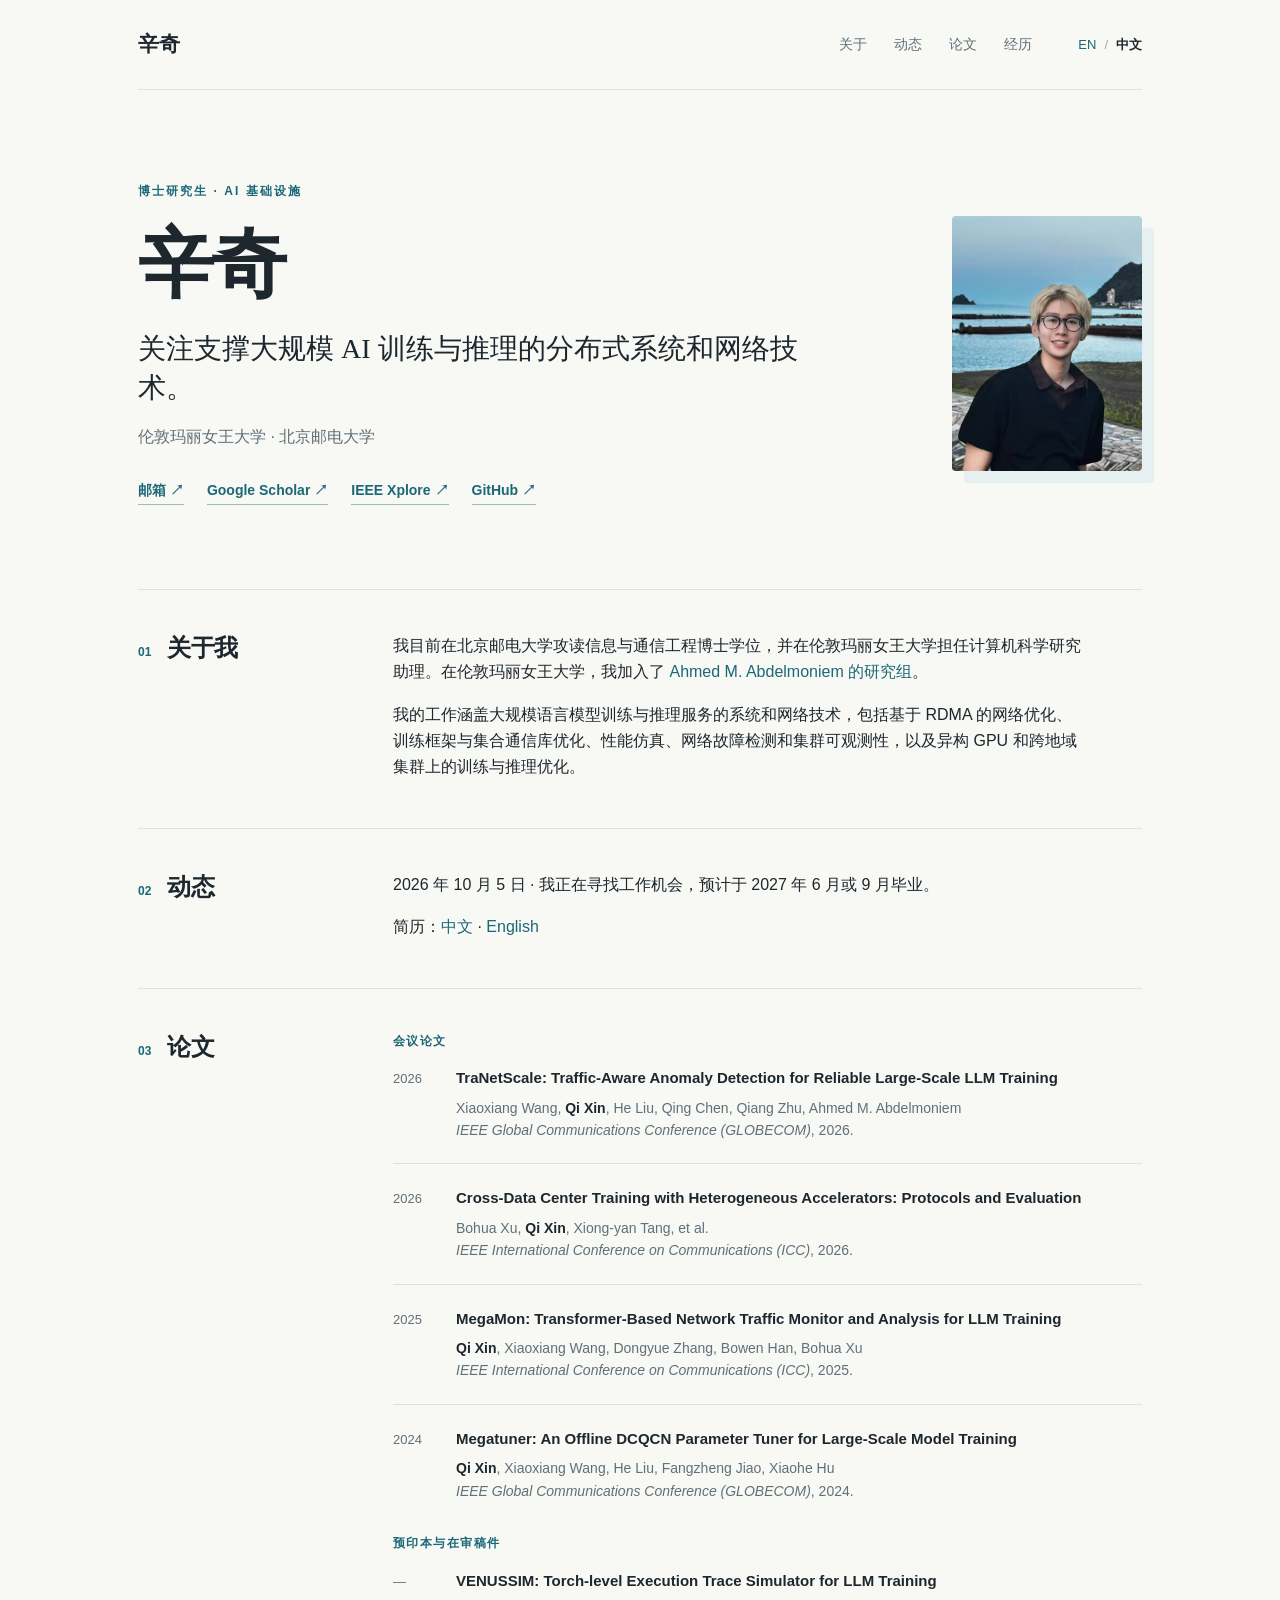
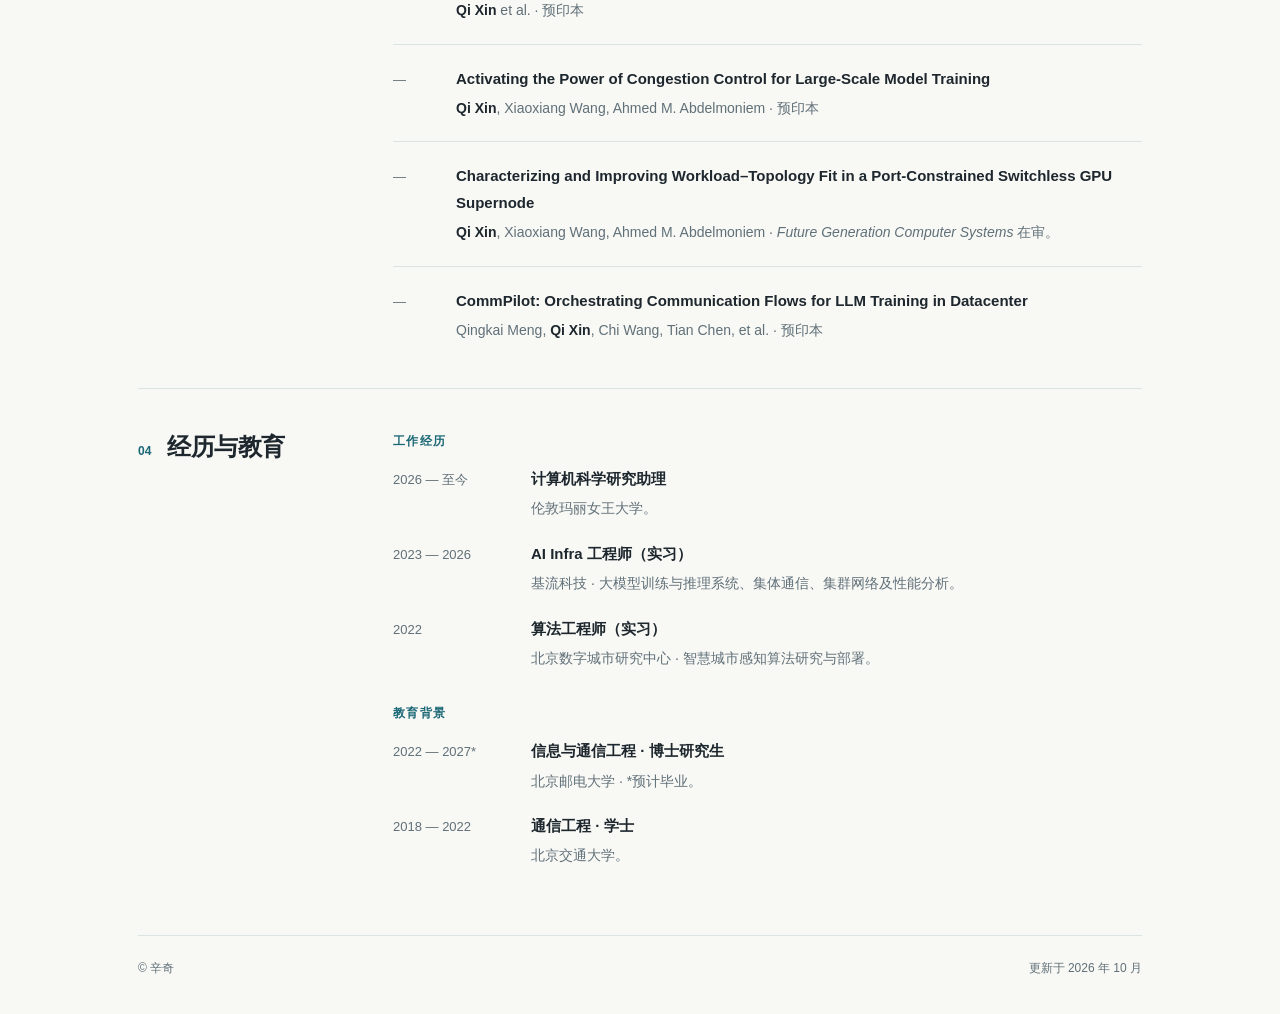
==== commit 637470c1: "Show full date on job market news" ====
--- a/zh/index.html
+++ b/zh/index.html
@@ -45,7 +45,7 @@
       <section id="news" class="content-section" aria-labelledby="news-title">
         <div class="section-label"><span>02</span><h2 id="news-title">动态</h2></div>
         <div class="section-body prose">
-          <p><time datetime="2026-10">2026 年 10 月</time> · 我正在寻找工作机会，预计于 2027 年 6 月或 9 月毕业。</p>
+          <p><time datetime="2026-10-05">2026 年 10 月 5 日</time> · 我正在寻找工作机会，预计于 2027 年 6 月或 9 月毕业。</p>
           <p>简历：<a href="../assets/CV_CN.pdf" target="_blank" rel="noopener noreferrer">中文</a> · <a href="../assets/Qi_Xin_CV.pdf" target="_blank" rel="noopener noreferrer">English</a></p>
         </div>
       </section>
